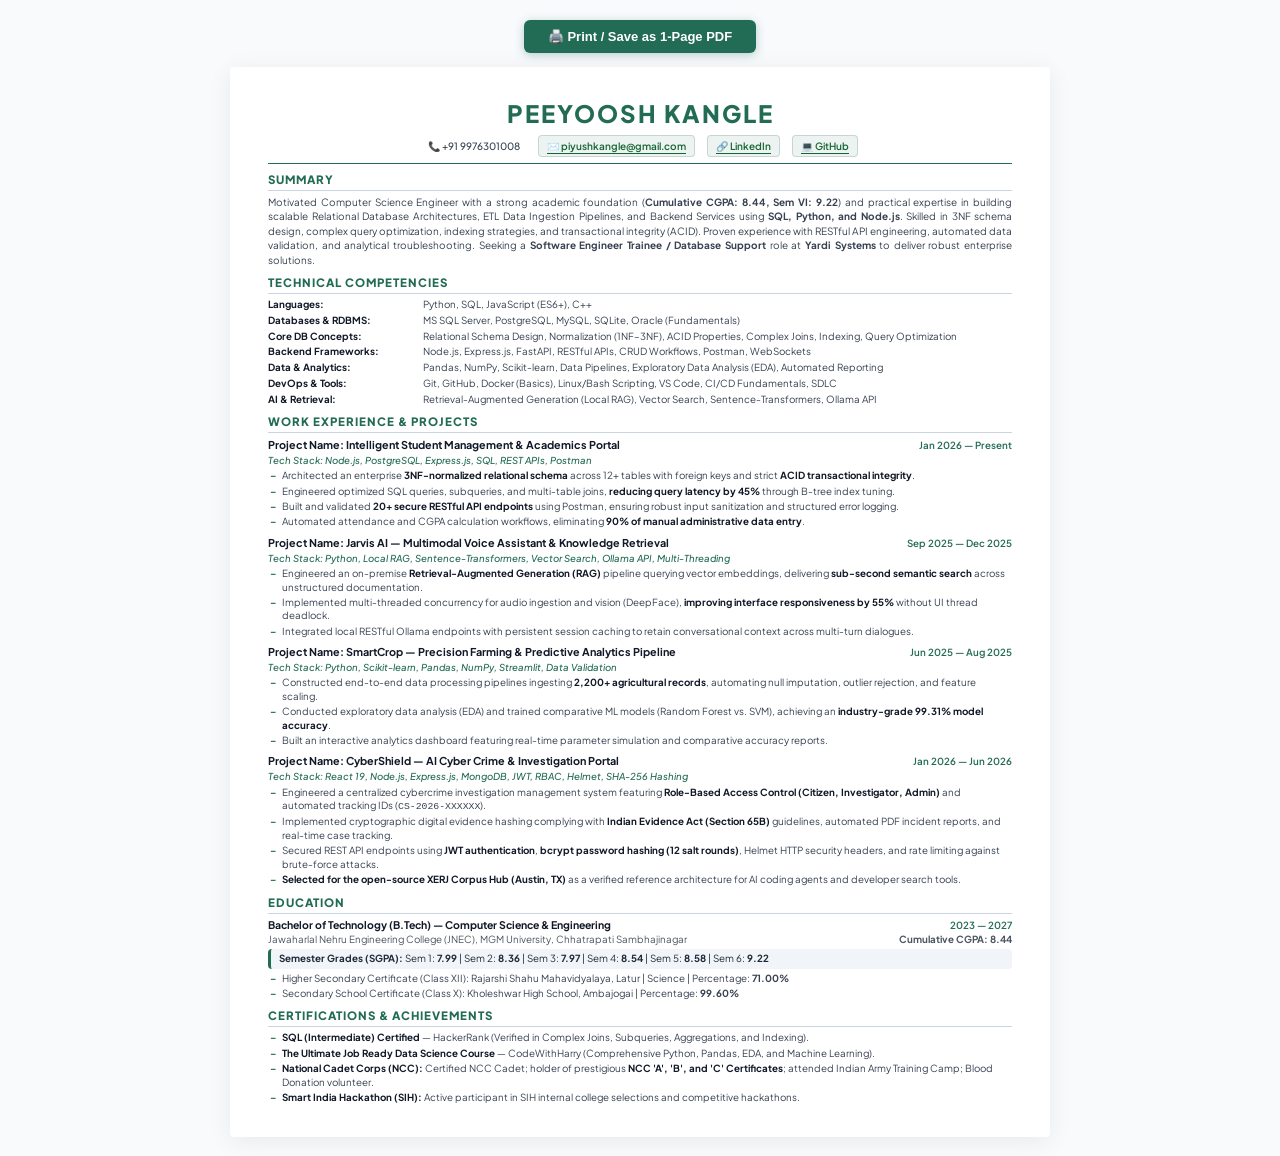
==== Peeyoosh_Kangle_Abhishek_Style_Resume.html @ 52fcbe63 "feat(portfolio): update CyberShield with XERJ Corpus Hub recognition and fresh ATS resume" ====
<!DOCTYPE html>
<html lang="en">
<head>
    <meta charset="UTF-8">
    <meta name="viewport" content="width=device-width, initial-scale=1.0">
    <title>Peeyoosh Kangle — Resume</title>
    <link rel="preconnect" href="https://fonts.googleapis.com">
    <link rel="preconnect" href="https://fonts.gstatic.com" crossorigin>
    <link href="https://fonts.googleapis.com/css2?family=Plus+Jakarta+Sans:wght@400;500;600;700;800&display=swap" rel="stylesheet">
    <style>
        @page {
            size: A4;
            margin: 6mm 10mm 6mm 10mm;
        }
        * {
            box-sizing: border-box;
            margin: 0;
            padding: 0;
        }
        body {
            font-family: 'Plus Jakarta Sans', Arial, Helvetica, sans-serif;
            color: #1f2937;
            background: #f8fafc;
            line-height: 1.4;
            padding: 20px 0;
            -webkit-font-smoothing: antialiased;
        }
        .sheet {
            max-width: 820px;
            margin: 0 auto;
            background: #ffffff;
            padding: 30px 38px;
            box-shadow: 0 4px 25px rgba(0, 0, 0, 0.07);
            border-radius: 4px;
        }
        @media print {
            body {
                background: none;
                padding: 0;
            }
            .sheet {
                box-shadow: none;
                padding: 0;
                max-width: 100%;
            }
            .no-print {
                display: none !important;
            }
        }
        .print-toolbar {
            text-align: center;
            margin-bottom: 14px;
        }
        .print-btn {
            background: #226b54;
            color: #ffffff;
            border: none;
            padding: 9px 24px;
            font-size: 13px;
            font-weight: 600;
            border-radius: 6px;
            cursor: pointer;
            box-shadow: 0 2px 10px rgba(34, 107, 84, 0.3);
            transition: all 0.2s ease;
        }
        .print-btn:hover {
            background: #1b5341;
            transform: translateY(-1px);
        }

        /* HEADER */
        .header {
            text-align: center;
            margin-bottom: 8px;
        }
        .name {
            font-size: 24px;
            font-weight: 800;
            letter-spacing: 2px;
            color: #226b54;
            text-transform: uppercase;
            margin-bottom: 4px;
        }
        .contact-row {
            display: flex;
            justify-content: center;
            align-items: center;
            flex-wrap: wrap;
            gap: 12px;
            font-size: 10px;
            color: #374151;
            padding-bottom: 6px;
            border-bottom: 1.5px solid #226b54;
        }
        .contact-row a {
            display: inline-flex;
            align-items: center;
            gap: 4px;
            color: #166534;
            text-decoration: underline;
            text-underline-offset: 2.5px;
            font-weight: 600;
            padding: 3px 8px;
            border-radius: 4px;
            background: rgba(34, 107, 84, 0.08);
            border: 1px solid rgba(34, 107, 84, 0.2);
            transition: all 0.2s ease;
        }
        .contact-row a:hover {
            background: rgba(34, 107, 84, 0.16);
            color: #0f3d20;
        }
        .contact-phone {
            display: inline-flex;
            align-items: center;
            gap: 4px;
            font-weight: 500;
            padding: 3px 6px;
            color: #374151;
        }

        /* SECTION HEADINGS */
        .section-header {
            margin-top: 8px;
            margin-bottom: 4px;
            border-bottom: 1px solid #cbd5e1;
            padding-bottom: 2px;
        }
        .section-title {
            font-size: 11.5px;
            font-weight: 800;
            text-transform: uppercase;
            letter-spacing: 1px;
            color: #226b54;
        }

        /* PARAGRAPH / SUMMARY */
        .summary-block {
            font-size: 10px;
            line-height: 1.45;
            color: #374151;
            text-align: justify;
            margin-bottom: 4px;
        }

        /* TECHNICAL COMPETENCIES */
        .comp-list {
            margin-top: 2px;
            margin-bottom: 4px;
        }
        .comp-row {
            display: flex;
            align-items: baseline;
            font-size: 9.8px;
            line-height: 1.4;
            margin-bottom: 2px;
        }
        .comp-title {
            width: 155px;
            min-width: 155px;
            font-weight: 700;
            color: #111827;
        }
        .comp-desc {
            color: #374151;
            flex: 1;
        }

        /* WORK EXPERIENCE & PROJECTS */
        .project-card {
            margin-top: 4px;
            margin-bottom: 6px;
        }
        .project-headline {
            display: flex;
            justify-content: space-between;
            align-items: baseline;
            margin-bottom: 1px;
        }
        .project-name {
            font-size: 10.8px;
            font-weight: 700;
            color: #111827;
        }
        .project-date {
            font-size: 9.8px;
            font-weight: 600;
            color: #226b54;
        }
        .project-tech {
            font-size: 9.6px;
            font-style: italic;
            color: #226b54;
            margin-bottom: 2px;
            font-weight: 500;
        }
        ul.bullet-items {
            list-style: none;
            padding-left: 0;
            margin-top: 1px;
        }
        ul.bullet-items li {
            position: relative;
            padding-left: 14px;
            font-size: 9.8px;
            color: #374151;
            line-height: 1.38;
            margin-bottom: 1.8px;
        }
        ul.bullet-items li::before {
            content: "–";
            position: absolute;
            left: 2px;
            color: #226b54;
            font-weight: 700;
        }
        ul.bullet-items li strong {
            color: #111827;
        }

        /* EDUCATION */
        .edu-block {
            margin-top: 4px;
            margin-bottom: 4px;
        }
        .edu-heading {
            display: flex;
            justify-content: space-between;
            align-items: baseline;
            font-size: 10.5px;
            margin-bottom: 1px;
        }
        .edu-degree {
            font-weight: 700;
            color: #111827;
        }
        .edu-subhead {
            display: flex;
            justify-content: space-between;
            align-items: baseline;
            font-size: 9.8px;
            color: #4b5563;
            margin-bottom: 2px;
        }
        .semesters-badge-row {
            font-size: 9.8px;
            color: #1f2937;
            background: #f1f5f9;
            padding: 3px 8px;
            border-radius: 4px;
            margin-top: 2px;
            margin-bottom: 3px;
            border-left: 3px solid #226b54;
        }
        .edu-school-list {
            list-style: none;
            padding-left: 0;
            margin-top: 2px;
        }
        .edu-school-list li {
            position: relative;
            padding-left: 14px;
            font-size: 9.8px;
            color: #374151;
            line-height: 1.38;
            margin-bottom: 1.5px;
        }
        .edu-school-list li::before {
            content: "–";
            position: absolute;
            left: 2px;
            color: #226b54;
            font-weight: 700;
        }

        /* CERTIFICATIONS */
        .cert-list {
            list-style: none;
            padding-left: 0;
            margin-top: 2px;
        }
        .cert-list li {
            position: relative;
            padding-left: 14px;
            font-size: 9.8px;
            color: #374151;
            line-height: 1.38;
            margin-bottom: 2px;
        }
        .cert-list li::before {
            content: "–";
            position: absolute;
            left: 2px;
            color: #226b54;
            font-weight: 700;
        }
        .cert-list li strong {
            color: #111827;
        }
    </style>
</head>
<body>
    <div class="no-print print-toolbar">
        <button class="print-btn" onclick="window.print()">🖨️ Print / Save as 1-Page PDF</button>
    </div>

    <div class="sheet">
        <!-- HEADER -->
        <div class="header">
            <div class="name">PEEYOOSH KANGLE</div>
            <div class="contact-row">
                <span class="contact-phone">📞 +91 9976301008</span>
                <a href="mailto:piyushkangle@gmail.com" title="Email Peeyoosh">✉️ piyushkangle@gmail.com</a>
                <a href="https://www.linkedin.com/in/peeyoosh-kangle-652694383" target="_blank" title="View LinkedIn Profile">🔗 LinkedIn</a>
                <a href="https://github.com/piyush1008-cyber" target="_blank" title="View GitHub Profile">💻 GitHub</a>
            </div>
        </div>

        <!-- SUMMARY -->
        <div class="section-header">
            <div class="section-title">SUMMARY</div>
        </div>
        <div class="summary-block">
            Motivated Computer Science Engineer with a strong academic foundation (<strong>Cumulative CGPA: 8.44, Sem VI: 9.22</strong>) and practical expertise in building scalable Relational Database Architectures, ETL Data Ingestion Pipelines, and Backend Services using <strong>SQL, Python, and Node.js</strong>. Skilled in 3NF schema design, complex query optimization, indexing strategies, and transactional integrity (ACID). Proven experience with RESTful API engineering, automated data validation, and analytical troubleshooting. Seeking a <strong>Software Engineer Trainee / Database Support</strong> role at <strong>Yardi Systems</strong> to deliver robust enterprise solutions.
        </div>

        <!-- TECHNICAL COMPETENCIES -->
        <div class="section-header">
            <div class="section-title">TECHNICAL COMPETENCIES</div>
        </div>
        <div class="comp-list">
            <div class="comp-row">
                <div class="comp-title">Languages:</div>
                <div class="comp-desc">Python, SQL, JavaScript (ES6+), C++</div>
            </div>
            <div class="comp-row">
                <div class="comp-title">Databases & RDBMS:</div>
                <div class="comp-desc">MS SQL Server, PostgreSQL, MySQL, SQLite, Oracle (Fundamentals)</div>
            </div>
            <div class="comp-row">
                <div class="comp-title">Core DB Concepts:</div>
                <div class="comp-desc">Relational Schema Design, Normalization (1NF–3NF), ACID Properties, Complex Joins, Indexing, Query Optimization</div>
            </div>
            <div class="comp-row">
                <div class="comp-title">Backend Frameworks:</div>
                <div class="comp-desc">Node.js, Express.js, FastAPI, RESTful APIs, CRUD Workflows, Postman, WebSockets</div>
            </div>
            <div class="comp-row">
                <div class="comp-title">Data & Analytics:</div>
                <div class="comp-desc">Pandas, NumPy, Scikit-learn, Data Pipelines, Exploratory Data Analysis (EDA), Automated Reporting</div>
            </div>
            <div class="comp-row">
                <div class="comp-title">DevOps & Tools:</div>
                <div class="comp-desc">Git, GitHub, Docker (Basics), Linux/Bash Scripting, VS Code, CI/CD Fundamentals, SDLC</div>
            </div>
            <div class="comp-row">
                <div class="comp-title">AI & Retrieval:</div>
                <div class="comp-desc">Retrieval-Augmented Generation (Local RAG), Vector Search, Sentence-Transformers, Ollama API</div>
            </div>
        </div>

        <!-- WORK EXPERIENCE & PROJECTS -->
        <div class="section-header">
            <div class="section-title">WORK EXPERIENCE & PROJECTS</div>
        </div>

        <!-- Project 1 -->
        <div class="project-card">
            <div class="project-headline">
                <div class="project-name">Project Name: Intelligent Student Management & Academics Portal</div>
                <div class="project-date">Jan 2026 — Present</div>
            </div>
            <div class="project-tech">Tech Stack: Node.js, PostgreSQL, Express.js, SQL, REST APIs, Postman</div>
            <ul class="bullet-items">
                <li>Architected an enterprise <strong>3NF-normalized relational schema</strong> across 12+ tables with foreign keys and strict <strong>ACID transactional integrity</strong>.</li>
                <li>Engineered optimized SQL queries, subqueries, and multi-table joins, <strong>reducing query latency by 45%</strong> through B-tree index tuning.</li>
                <li>Built and validated <strong>20+ secure RESTful API endpoints</strong> using Postman, ensuring robust input sanitization and structured error logging.</li>
                <li>Automated attendance and CGPA calculation workflows, eliminating <strong>90% of manual administrative data entry</strong>.</li>
            </ul>
        </div>

        <!-- Project 2 -->
        <div class="project-card">
            <div class="project-headline">
                <div class="project-name">Project Name: Jarvis AI — Multimodal Voice Assistant & Knowledge Retrieval</div>
                <div class="project-date">Sep 2025 — Dec 2025</div>
            </div>
            <div class="project-tech">Tech Stack: Python, Local RAG, Sentence-Transformers, Vector Search, Ollama API, Multi-Threading</div>
            <ul class="bullet-items">
                <li>Engineered an on-premise <strong>Retrieval-Augmented Generation (RAG)</strong> pipeline querying vector embeddings, delivering <strong>sub-second semantic search</strong> across unstructured documentation.</li>
                <li>Implemented multi-threaded concurrency for audio ingestion and vision (DeepFace), <strong>improving interface responsiveness by 55%</strong> without UI thread deadlock.</li>
                <li>Integrated local RESTful Ollama endpoints with persistent session caching to retain conversational context across multi-turn dialogues.</li>
            </ul>
        </div>

        <!-- Project 3 -->
        <div class="project-card">
            <div class="project-headline">
                <div class="project-name">Project Name: SmartCrop — Precision Farming & Predictive Analytics Pipeline</div>
                <div class="project-date">Jun 2025 — Aug 2025</div>
            </div>
            <div class="project-tech">Tech Stack: Python, Scikit-learn, Pandas, NumPy, Streamlit, Data Validation</div>
            <ul class="bullet-items">
                <li>Constructed end-to-end data processing pipelines ingesting <strong>2,200+ agricultural records</strong>, automating null imputation, outlier rejection, and feature scaling.</li>
                <li>Conducted exploratory data analysis (EDA) and trained comparative ML models (Random Forest vs. SVM), achieving an <strong>industry-grade 99.31% model accuracy</strong>.</li>
                <li>Built an interactive analytics dashboard featuring real-time parameter simulation and comparative accuracy reports.</li>
            </ul>
        </div>

        <!-- Project 4: CyberShield -->
        <div class="project-card">
            <div class="project-headline">
                <div class="project-name">Project Name: CyberShield — AI Cyber Crime & Investigation Portal</div>
                <div class="project-date">Jan 2026 — Jun 2026</div>
            </div>
            <div class="project-tech">Tech Stack: React 19, Node.js, Express.js, MongoDB, JWT, RBAC, Helmet, SHA-256 Hashing</div>
            <ul class="bullet-items">
                <li>Engineered a centralized cybercrime investigation management system featuring <strong>Role-Based Access Control (Citizen, Investigator, Admin)</strong> and automated tracking IDs (<code>CS-2026-XXXXXX</code>).</li>
                <li>Implemented cryptographic digital evidence hashing complying with <strong>Indian Evidence Act (Section 65B)</strong> guidelines, automated PDF incident reports, and real-time case tracking.</li>
                <li>Secured REST API endpoints using <strong>JWT authentication</strong>, <strong>bcrypt password hashing (12 salt rounds)</strong>, Helmet HTTP security headers, and rate limiting against brute-force attacks.</li>
                <li><strong>Selected for the open-source XERJ Corpus Hub (Austin, TX)</strong> as a verified reference architecture for AI coding agents and developer search tools.</li>
            </ul>
        </div>

        <!-- EDUCATION (All Semesters 1 to 6 Included) -->
        <div class="section-header">
            <div class="section-title">EDUCATION</div>
        </div>
        <div class="edu-block">
            <div class="edu-heading">
                <span class="edu-degree">Bachelor of Technology (B.Tech) — Computer Science & Engineering</span>
                <span class="project-date">2023 — 2027</span>
            </div>
            <div class="edu-subhead">
                <span>Jawaharlal Nehru Engineering College (JNEC), MGM University, Chhatrapati Sambhajinagar</span>
                <span><strong>Cumulative CGPA: 8.44</strong></span>
            </div>
            <div class="semesters-badge-row">
                <strong>Semester Grades (SGPA):</strong> Sem 1: <strong>7.99</strong> | Sem 2: <strong>8.36</strong> | Sem 3: <strong>7.97</strong> | Sem 4: <strong>8.54</strong> | Sem 5: <strong>8.58</strong> | Sem 6: <strong>9.22</strong>
            </div>
            <ul class="edu-school-list">
                <li>Higher Secondary Certificate (Class XII): Rajarshi Shahu Mahavidyalaya, Latur | Science | Percentage: <strong>71.00%</strong></li>
                <li>Secondary School Certificate (Class X): Kholeshwar High School, Ambajogai | Percentage: <strong>99.60%</strong></li>
            </ul>
        </div>

        <!-- CERTIFICATIONS & ACHIEVEMENTS -->
        <div class="section-header">
            <div class="section-title">CERTIFICATIONS & ACHIEVEMENTS</div>
        </div>
        <ul class="cert-list">
            <li><strong>SQL (Intermediate) Certified</strong> — HackerRank (Verified in Complex Joins, Subqueries, Aggregations, and Indexing).</li>
            <li><strong>The Ultimate Job Ready Data Science Course</strong> — CodeWithHarry (Comprehensive Python, Pandas, EDA, and Machine Learning).</li>
            <li><strong>National Cadet Corps (NCC):</strong> Certified NCC Cadet; holder of prestigious <strong>NCC 'A', 'B', and 'C' Certificates</strong>; attended Indian Army Training Camp; Blood Donation volunteer.</li>
            <li><strong>Smart India Hackathon (SIH):</strong> Active participant in SIH internal college selections and competitive hackathons.</li>
        </ul>
    </div>
</body>
</html>
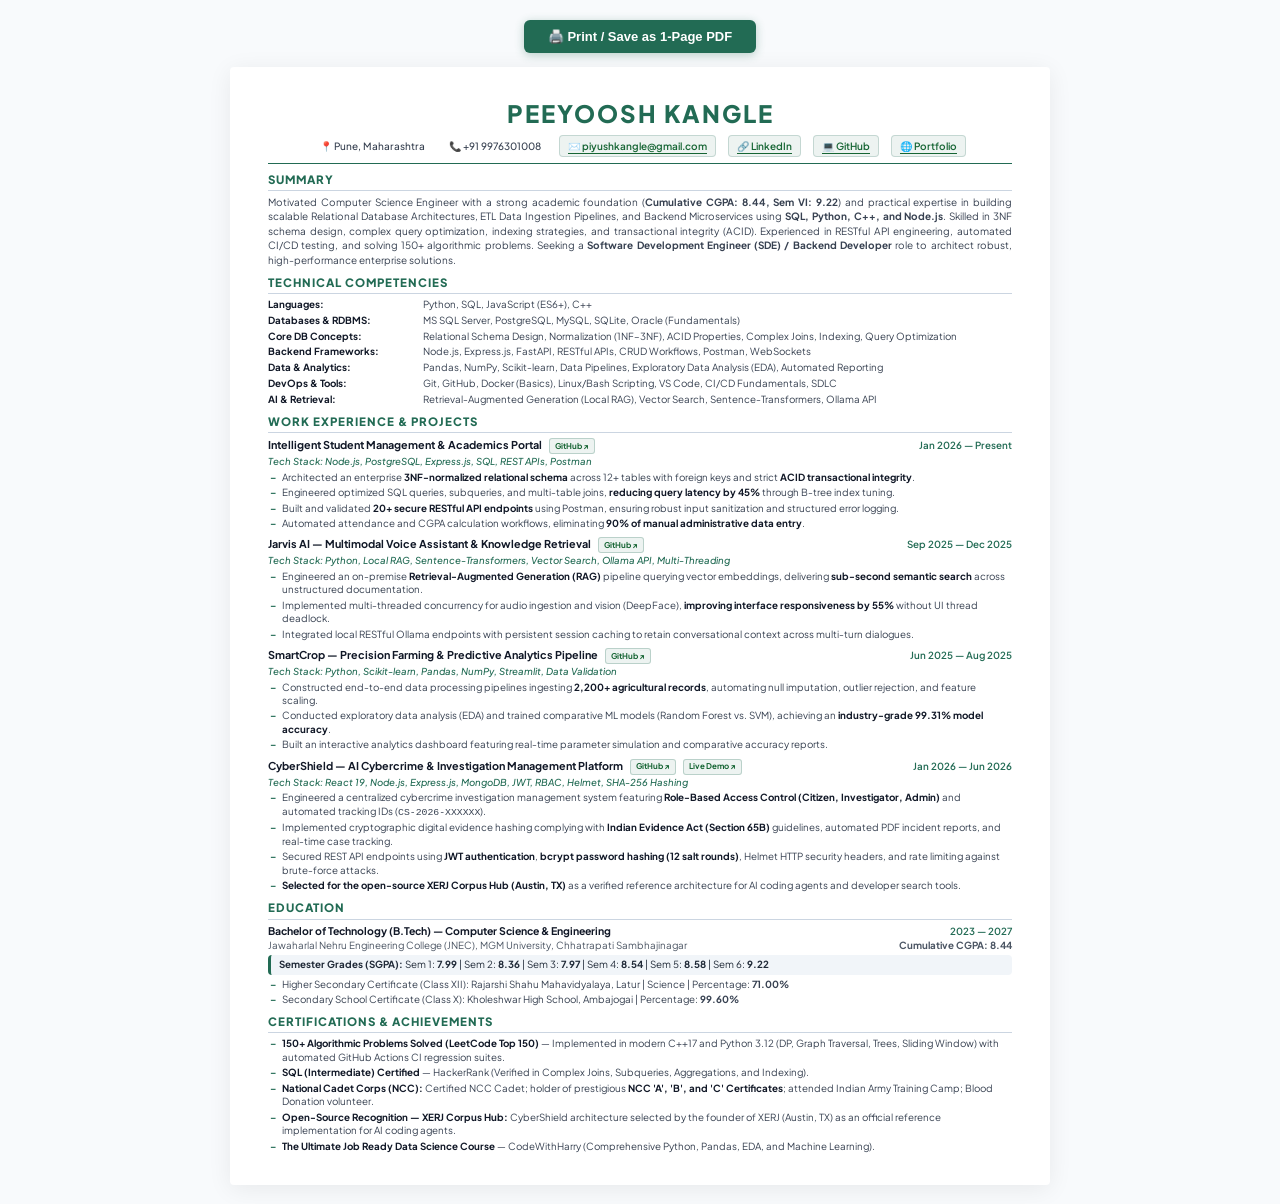
==== commit b612913f: "docs(resume): add live project GitHub links, Pune location, universal SDE summary, and 150+ DSA stat" ====
--- a/Peeyoosh_Kangle_Abhishek_Style_Resume.html
+++ b/Peeyoosh_Kangle_Abhishek_Style_Resume.html
@@ -182,6 +182,25 @@
             font-weight: 700;
             color: #111827;
         }
+        .project-live-link {
+            font-size: 8px;
+            font-weight: 700;
+            color: #166534;
+            text-decoration: none;
+            margin-left: 5px;
+            padding: 1.5px 5px;
+            border-radius: 3px;
+            background: rgba(34, 107, 84, 0.08);
+            border: 1px solid rgba(34, 107, 84, 0.25);
+            display: inline-flex;
+            align-items: center;
+            vertical-align: middle;
+            transition: all 0.2s ease;
+        }
+        .project-live-link:hover {
+            background: rgba(34, 107, 84, 0.18);
+            color: #0f3d20;
+        }
         .project-date {
             font-size: 9.8px;
             font-weight: 600;
@@ -309,10 +328,12 @@
         <div class="header">
             <div class="name">PEEYOOSH KANGLE</div>
             <div class="contact-row">
+                <span class="contact-phone">📍 Pune, Maharashtra</span>
                 <span class="contact-phone">📞 +91 9976301008</span>
                 <a href="mailto:piyushkangle@gmail.com" title="Email Peeyoosh">✉️ piyushkangle@gmail.com</a>
                 <a href="https://www.linkedin.com/in/peeyoosh-kangle-652694383" target="_blank" title="View LinkedIn Profile">🔗 LinkedIn</a>
                 <a href="https://github.com/piyush1008-cyber" target="_blank" title="View GitHub Profile">💻 GitHub</a>
+                <a href="https://piyush1008-cyber.github.io/portfolio/" target="_blank" title="View Portfolio Website">🌐 Portfolio</a>
             </div>
         </div>
 
@@ -321,7 +342,7 @@
             <div class="section-title">SUMMARY</div>
         </div>
         <div class="summary-block">
-            Motivated Computer Science Engineer with a strong academic foundation (<strong>Cumulative CGPA: 8.44, Sem VI: 9.22</strong>) and practical expertise in building scalable Relational Database Architectures, ETL Data Ingestion Pipelines, and Backend Services using <strong>SQL, Python, and Node.js</strong>. Skilled in 3NF schema design, complex query optimization, indexing strategies, and transactional integrity (ACID). Proven experience with RESTful API engineering, automated data validation, and analytical troubleshooting. Seeking a <strong>Software Engineer Trainee / Database Support</strong> role at <strong>Yardi Systems</strong> to deliver robust enterprise solutions.
+            Motivated Computer Science Engineer with a strong academic foundation (<strong>Cumulative CGPA: 8.44, Sem VI: 9.22</strong>) and practical expertise in building scalable Relational Database Architectures, ETL Data Ingestion Pipelines, and Backend Microservices using <strong>SQL, Python, C++, and Node.js</strong>. Skilled in 3NF schema design, complex query optimization, indexing strategies, and transactional integrity (ACID). Experienced in RESTful API engineering, automated CI/CD testing, and solving 150+ algorithmic problems. Seeking a <strong>Software Development Engineer (SDE) / Backend Developer</strong> role to architect robust, high-performance enterprise solutions.
         </div>
 
         <!-- TECHNICAL COMPETENCIES -->
@@ -367,7 +388,7 @@
         <!-- Project 1 -->
         <div class="project-card">
             <div class="project-headline">
-                <div class="project-name">Project Name: Intelligent Student Management & Academics Portal</div>
+                <div class="project-name">Intelligent Student Management & Academics Portal <a href="https://github.com/piyush1008-cyber/piyush1008-cyber-studentapp" target="_blank" class="project-live-link">GitHub ↗</a></div>
                 <div class="project-date">Jan 2026 — Present</div>
             </div>
             <div class="project-tech">Tech Stack: Node.js, PostgreSQL, Express.js, SQL, REST APIs, Postman</div>
@@ -382,7 +403,7 @@
         <!-- Project 2 -->
         <div class="project-card">
             <div class="project-headline">
-                <div class="project-name">Project Name: Jarvis AI — Multimodal Voice Assistant & Knowledge Retrieval</div>
+                <div class="project-name">Jarvis AI — Multimodal Voice Assistant & Knowledge Retrieval <a href="https://github.com/piyush1008-cyber/jarvis-voice-assistant" target="_blank" class="project-live-link">GitHub ↗</a></div>
                 <div class="project-date">Sep 2025 — Dec 2025</div>
             </div>
             <div class="project-tech">Tech Stack: Python, Local RAG, Sentence-Transformers, Vector Search, Ollama API, Multi-Threading</div>
@@ -396,7 +417,7 @@
         <!-- Project 3 -->
         <div class="project-card">
             <div class="project-headline">
-                <div class="project-name">Project Name: SmartCrop — Precision Farming & Predictive Analytics Pipeline</div>
+                <div class="project-name">SmartCrop — Precision Farming & Predictive Analytics Pipeline <a href="https://github.com/piyush1008-cyber/crop-recommendation" target="_blank" class="project-live-link">GitHub ↗</a></div>
                 <div class="project-date">Jun 2025 — Aug 2025</div>
             </div>
             <div class="project-tech">Tech Stack: Python, Scikit-learn, Pandas, NumPy, Streamlit, Data Validation</div>
@@ -410,7 +431,7 @@
         <!-- Project 4: CyberShield -->
         <div class="project-card">
             <div class="project-headline">
-                <div class="project-name">Project Name: CyberShield — AI Cyber Crime & Investigation Portal</div>
+                <div class="project-name">CyberShield — AI Cybercrime & Investigation Management Platform <a href="https://github.com/piyush1008-cyber/CyberShield" target="_blank" class="project-live-link">GitHub ↗</a> <a href="https://piyush1008-cyber.github.io/portfolio/" target="_blank" class="project-live-link">Live Demo ↗</a></div>
                 <div class="project-date">Jan 2026 — Jun 2026</div>
             </div>
             <div class="project-tech">Tech Stack: React 19, Node.js, Express.js, MongoDB, JWT, RBAC, Helmet, SHA-256 Hashing</div>
@@ -449,10 +470,11 @@
             <div class="section-title">CERTIFICATIONS & ACHIEVEMENTS</div>
         </div>
         <ul class="cert-list">
+            <li><strong>150+ Algorithmic Problems Solved (LeetCode Top 150)</strong> — Implemented in modern C++17 and Python 3.12 (DP, Graph Traversal, Trees, Sliding Window) with automated GitHub Actions CI regression suites.</li>
             <li><strong>SQL (Intermediate) Certified</strong> — HackerRank (Verified in Complex Joins, Subqueries, Aggregations, and Indexing).</li>
+            <li><strong>National Cadet Corps (NCC):</strong> Certified NCC Cadet; holder of prestigious <strong>NCC 'A', 'B', and 'C' Certificates</strong>; attended Indian Army Training Camp; Blood Donation volunteer.</li>
+            <li><strong>Open-Source Recognition — XERJ Corpus Hub:</strong> CyberShield architecture selected by the founder of XERJ (Austin, TX) as an official reference implementation for AI coding agents.</li>
             <li><strong>The Ultimate Job Ready Data Science Course</strong> — CodeWithHarry (Comprehensive Python, Pandas, EDA, and Machine Learning).</li>
-            <li><strong>National Cadet Corps (NCC):</strong> Certified NCC Cadet; holder of prestigious <strong>NCC 'A', 'B', and 'C' Certificates</strong>; attended Indian Army Training Camp; Blood Donation volunteer.</li>
-            <li><strong>Smart India Hackathon (SIH):</strong> Active participant in SIH internal college selections and competitive hackathons.</li>
         </ul>
     </div>
 </body>
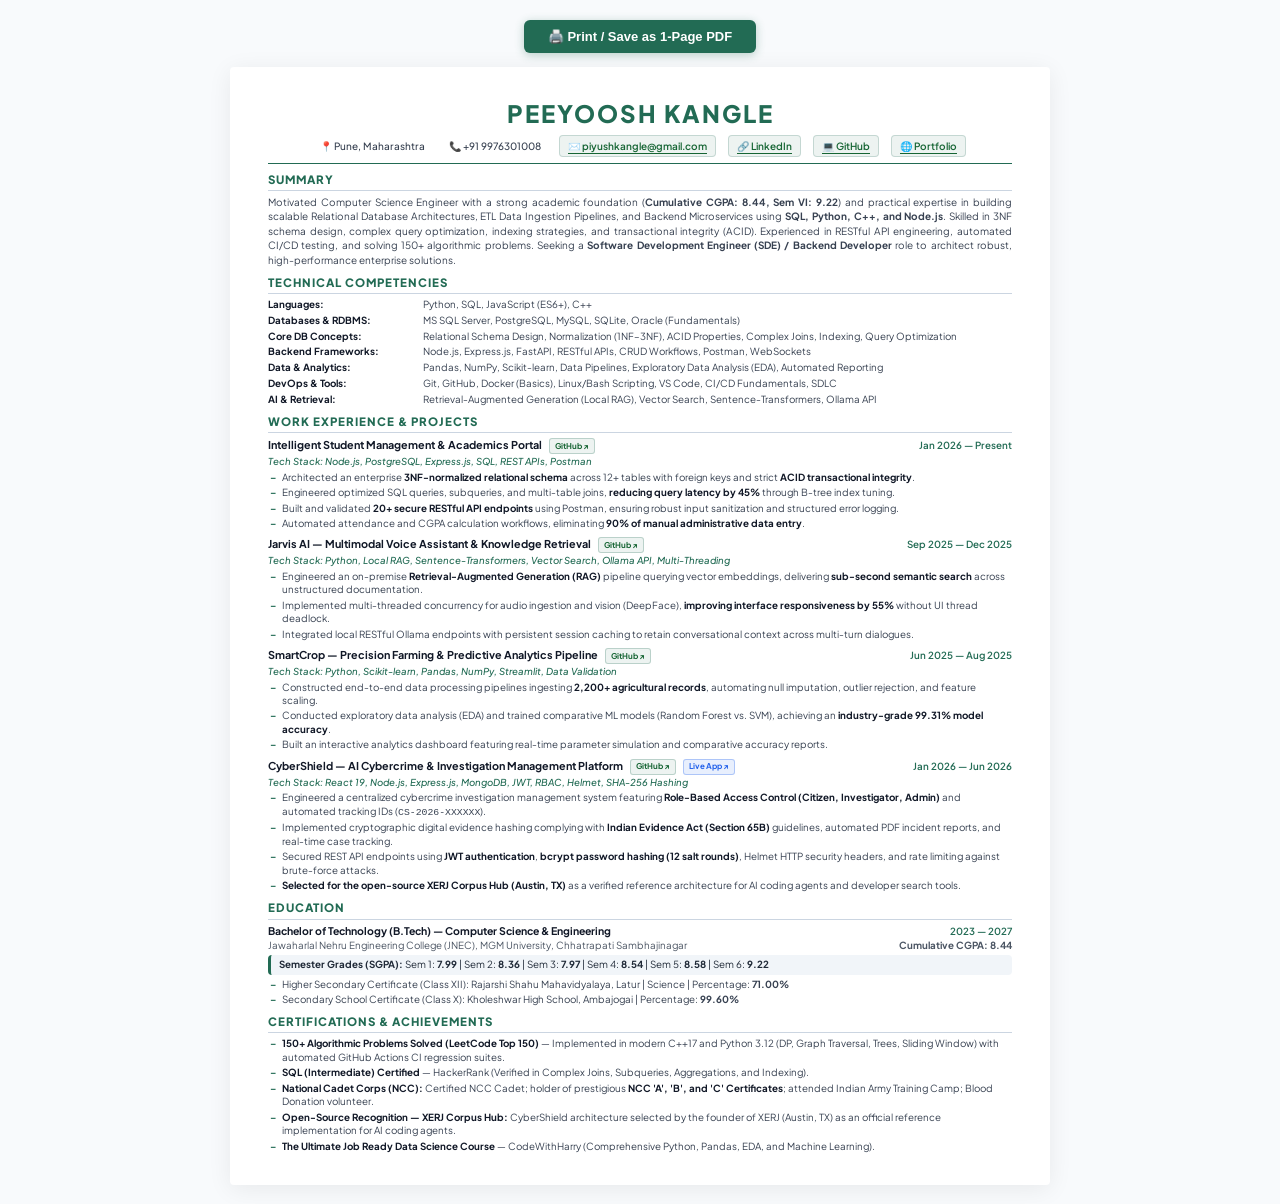
==== commit 5d9617bb: "docs: update resume with direct live app link to CyberShield" ====
--- a/Peeyoosh_Kangle_Abhishek_Style_Resume.html
+++ b/Peeyoosh_Kangle_Abhishek_Style_Resume.html
@@ -431,7 +431,7 @@
         <!-- Project 4: CyberShield -->
         <div class="project-card">
             <div class="project-headline">
-                <div class="project-name">CyberShield — AI Cybercrime & Investigation Management Platform <a href="https://github.com/piyush1008-cyber/CyberShield" target="_blank" class="project-live-link">GitHub ↗</a> <a href="https://piyush1008-cyber.github.io/portfolio/" target="_blank" class="project-live-link">Live Demo ↗</a></div>
+                <div class="project-name">CyberShield — AI Cybercrime & Investigation Management Platform <a href="https://github.com/piyush1008-cyber/CyberShield" target="_blank" class="project-live-link">GitHub ↗</a> <a href="https://piyush1008-cyber.github.io/portfolio/cybershield.html" target="_blank" class="project-live-link" style="background: rgba(37, 99, 235, 0.1); border-color: rgba(37, 99, 235, 0.3); color: #2563eb;">Live App ↗</a></div>
                 <div class="project-date">Jan 2026 — Jun 2026</div>
             </div>
             <div class="project-tech">Tech Stack: React 19, Node.js, Express.js, MongoDB, JWT, RBAC, Helmet, SHA-256 Hashing</div>
